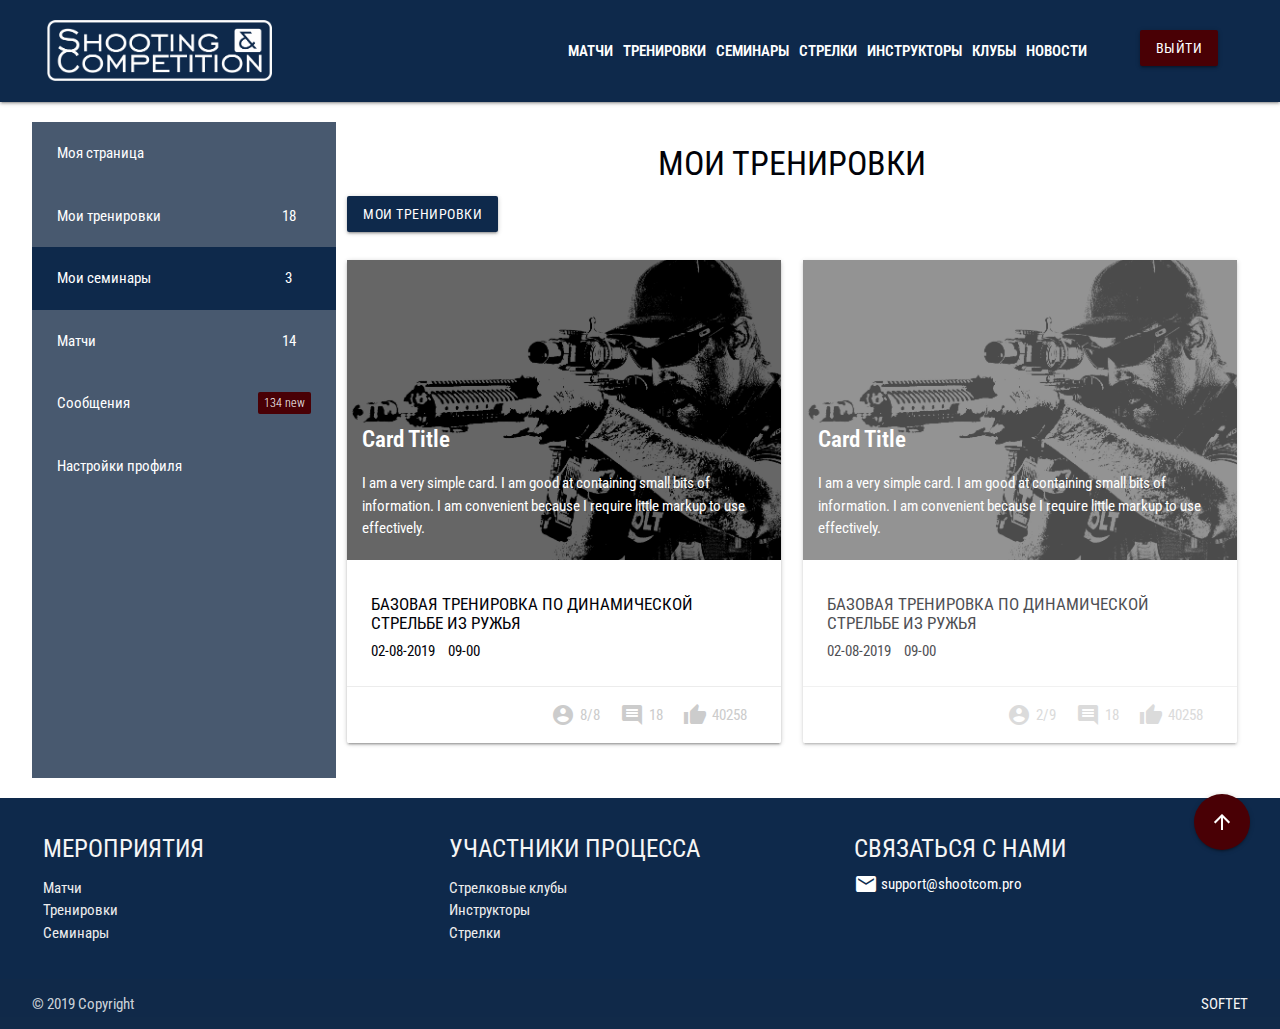
==== shooter_page_my_trainings.html @ df548dff "add all project" ====
<!DOCTYPE html>
  <html>
    <head>
      <!--Import Google Icon Font-->
      <link href="https://fonts.googleapis.com/icon?family=Material+Icons" rel="stylesheet">
      <!--Import materialize.css-->
      <link type="text/css" rel="stylesheet" href="css/materialize.min.css"  media="screen,projection"/>
      <link type="text/css" rel="stylesheet" href="css/custom.css"  media="screen,projection"/>
      <link href="https://fonts.googleapis.com/css?family=Roboto+Condensed" rel="stylesheet"> 
      <!--Let browser know website is optimized for mobile--> 
      <meta name="viewport" content="width=device-width, initial-scale=1.0"/>
      <title>shootcom.pro</title>
      <link rel="shortcut icon" href="images/FAV.ico" type="image/x-icon">

    </head>

    <body>
      <header class="header-second">
        <!-- =============================== -->
        <div class="container header-menu"">
          <nav class=" nav-extended">
            <div class="nav-wrapper">
              <a href="index.html"><img class="brand-logo" src="images/logo-w.png"></a>
              <a href="#" data-target="mobile-demo" class="sidenav-trigger"><i class="material-icons">menu</i></a>
              <ul id="nav-mobile" class="right hide-on-med-and-down">
                <li><a href="#">Матчи</a></li>
                <li><a href="#">Тренировки</a></li>
                <li><a href="#">Семинары</a></li>
                <li><a href="shooter_page.html">Стрелки</a></li>
                <li><a href="#">Инструкторы</a></li>
                <li><a href="#">Клубы</a></li>
                <li><a href="#">Новости</a></li>
              </ul>
            </div>
          </nav>
          <div class="log-btn">
            <a class="waves-effect waves-light btn btn-logout right login">выйти</a>
          </div>
        </div>
      
        <ul class="sidenav" id="mobile-demo">
          <li><a href="#">Матчи</a></li>
          <li><a href="#">Тренировки</a></li>
          <li><a href="#">Семинары</a></li>
          <li><a href="shooter_page.html">Стрелки</a></li>
          <li><a href="#">Инструкторы</a></li>
          <li><a href="#">Клубы</a></li>
          <li><a href="#">Новости</a></li>
        </ul>
      
        <!-- =============================== -->
        <!--<nav class="container">
          <div class="logotype center">
            <a href="index.html"><img class="brand-logo" src="images/logo-w.png"></a>
          </div>
          <div class="nav-wrapper">
            <ul id="nav-mobile" class="left hide-on-small-only">
              <li><a href="#">Матчи</a></li>
              <li><a href="#">Тренировки</a></li>
              <li><a href="#">Семинары</a></li>
              <li><a href="shooter_page.html">Стрелки</a></li>
              <li><a href="#">Инструкторы</a></li>
              <li><a href="#">Клубы</a></li>
              <li><a href="#">Новости</a></li>
            </ul>
          </div>
          <div class="log-btn">
            <a class="waves-effect waves-light btn btn-logout right login">logout</a>
          </div>
        </nav>-->
      </header>
      <main class="container">
        <div class="row cabinet">
          <div class="col m3 s1 left-panel hide-on-med-and-down">
            <a href="shooter_page.html">Моя страница</a>
            <a href="shooter_page_my_trainings.html"><span class="badge">18</span>Мои тренировки</a>
            <a href="" class="btn-menu-active"><span class="badge">3</span>Мои семинары</a>
            <a href=""><span class="badge">14</span>Матчи</a>
            <a href=""><span class="badge new">134</span>Сообщения</a>
            <a href="shooter_page_my-settings.html">Настройки профиля</a>
          </div>
          <div class="col m3 s1 left-panel show-on-medium-and-down mobile-menu">
            <a href="shooter_page.html"><i class="material-icons">account_box</i></a>
            <a href="shooter_page_my_trainings.html"></span><i class="material-icons">rowing</i></a>
            <a href="" class="btn-menu-active"></span><i class="material-icons">school</i></a>
            <a href=""></span><i class="material-icons">local_activity</i></a>
            <a href=""></span><i class="material-icons">message</i></a>
            <a href="shooter_page_my-settings.html"><i class="material-icons">settings</i></a>
          </div>
          <div class="col m9 s11">
            <h4 class="center-align">Мои тренировки</h4>
            <div class="row">
              <div class="col m8 s12">
                <!-- Dropdown Trigger -->
                <a class="dropdown-trigger btn" href="#" data-target="dropdown1">Мои тренировки</a>
                <!-- Dropdown Structure -->
                <ul id="dropdown1" class="dropdown-content">
                  
                  <li class="divider" tabindex="-1"></li>
                  <li><a href="#!"><span class="badge">1</span>Все тренировки</a></li>
                  <li class="divider" tabindex="-1"></li>
                  <li><a href="#!"><span class="badge">125</span>Запланированные</a></li>
                  <li class="divider" tabindex="-1"></li>
                  <li><a href="#!"><span class="badge">10258</span>Прошедшие</a></li>
                  <li class="divider" tabindex="-1"></li>
                  <li><a href="#!"><span class="badge">101</span>Созданные мной</a></li>
                </ul>
              </div>
            </div>
            
            <div class="row">
              <div class="col s12 m6">
                <div class="card">
                  <a href="">
                    <div class="card-image card-image-medium">
                        <div class="my-card-bg"></div>
                        <div class="my-card-text-block">                      
                          <span class="my-card-title">Card Title</span>
                          <p class="my-card-p">I am a very simple card. I am good at containing small bits of information.
                          I am convenient because I require little markup to use effectively.</p>
                      </div>
                    </div>
                  </a>
                  <div class="card-content">
                    <a href=""><h6>Базовая тренировка по динамической стрельбе из ружья</h6></a>
                    <time>02-08-2019</time>
                    <time>09-00</time>
                  </div>
                  <div class="card-action my-card-icons">
                    <div class="icon-element">
                      <i class="material-icons">account_circle</i>  
                      <span class="">8/8</span>
                    </div>
                    <div class="icon-element">
                      <i class="material-icons">comment</i>  
                      <span class="">18</span>
                    </div>
                    <div class="icon-element">
                      <i class="material-icons">thumb_up</i>
                      <span class="">40258</span>
                    </div>
                  </div>
                </div>
              </div>
              <div class="col s12 m6">
                <div class="card event-pass">
                  <a href="">
                    <div class="card-image card-image-medium">
                      <div class="my-card-bg"></div>
                      <div class="my-card-text-block">
                        <span class="my-card-title">Card Title</span>
                        <p class="my-card-p">I am a very simple card. I am good at containing small bits of information.
                          I am convenient because I require little markup to use effectively.</p>
                      </div>
                    </div>
                  </a>
                  <div class="card-content">
                    <a href=""><h6>Базовая тренировка по динамической стрельбе из ружья</h6></a>
                    <time>02-08-2019</time>
                    <time>09-00</time>
                  </div>
                  <div class="card-action my-card-icons">
                    <div class="icon-element">
                      <i class="material-icons">account_circle</i>  
                      <span class="">2/9</span>
                    </div>
                    <div class="icon-element">
                      <i class="material-icons">comment</i>  
                      <span class="">18</span>
                    </div>
                    <div class="icon-element">
                      <i class="material-icons">thumb_up</i>
                      <span class="">40258</span>
                    </div>
                  </div>
                </div>
              </div>
            </div>
          </div>
        </div>
        
        <a class="btn-floating btn-large waves-effect waves-light btn-up"><i class="material-icons">arrow_upward</i></a>

      </main>
      
      <footer class="page-footer">
        <div class="container">
          <div class="row">
            <div class="col l4 s12">
              <h5 class="grey-text text-lighten-4">Мероприятия</h5>
              <ul>
                <li><a class="grey-text text-lighten-3" href="#!">Матчи</a></li>
                <li><a class="grey-text text-lighten-3" href="#!">Тренировки</a></li>
                <li><a class="grey-text text-lighten-3" href="#!">Семинары</a></li>
              </ul>
            </div>
            <div class="col l4 s12">
              <h5 class="grey-text text-lighten-4">Участники процесса</h5>
              <ul>
                <li><a class="grey-text text-lighten-3" href="#!">Стрелковые клубы</a></li>
                <li><a class="grey-text text-lighten-3" href="#!">Инструкторы</a></li>
                <li><a class="grey-text text-lighten-3" href="#!">Стрелки</a></li>
              </ul>
            </div>
            <div class="col l4 s12">
              <h5 class="grey-text text-lighten-4">Связаться с нами</h5>
              <div class="contacts">
                <i class="material-icons">email</i>
                <span>support@shootcom.pro</span>
              </div>
            </div>
          </div>
        </div>
        <div class="footer-copyright">
          <div class="container">
          © 2019 Copyright
          <a class="grey-text text-lighten-4 right" href="#!">SOFTET</a>
          </div>
        </div>
      </footer>
                

      <!--JavaScript at end of body for optimized loading-->
      <script>
        document.addEventListener('DOMContentLoaded', function () {
          var elems = document.querySelectorAll('.sidenav');
          var instances = M.Sidenav.init(elems, options);
          var options = {
            accordion: true
          };
        });
      </script>
      <script type="text/javascript" src="js/materialize.min.js"></script>
      <!--<script>
        document.addEventListener('DOMContentLoaded', function() {
          var elems = document.querySelectorAll('.parallax');
          var instances = M.Parallax.init(elems, options);
        });
      </script>-->

      <script>
        document.addEventListener('DOMContentLoaded', function() {
          var elems = document.querySelectorAll('.dropdown-trigger');
          var options = {
            alignment:'left',
            constrainWidth: false
          };
          var instances = M.Dropdown.init(elems, options);
        });
      </script>
    </body>
  </html>
---- css/custom.css ----
html {
    color: #010208;
}*

h1, h2, h3, h4, h5, h6 {
    text-transform: uppercase;
}

h1, h2, h3, h4, h5, h6, p, i, span, input, select {
    color: #010208;
}

button:focus {
    background-color: #48596f;
}

.btn-up {
    position: fixed;
    bottom: 50px;
    right: 30px;
    display: table-cell;
    background-color: #490005;
}

.btn:focus, .btn-large:focus, .btn-small:focus, .btn-floating:focus {
    background-color: #48596f;
}

body, button, input, optgroup, select, textarea{
    font-family: 'Roboto Condensed', sans-serif;
}
.btn-up:hover{
    background-color: #490005;
}

.header-first{
    background-image: url(/images/2.jpg);
    background-size: cover;
    height: 400px;
    box-shadow: 0 2px 2px 0 rgba(0,0,0,0.14), 0 3px 1px -2px rgba(0,0,0,0.12), 0 1px 5px 0 rgba(0,0,0,0.2);
    -webkit-box-shadow: 0 2px 2px 0 rgba(0,0,0,0.14), 0 3px 1px -2px rgba(0,0,0,0.12), 0 1px 5px 0 rgba(0,0,0,0.2);
}
.header-second {
    height: 102px;
    background-color: #0E294B;
    box-shadow: 0 2px 2px 0 rgba(0,0,0,0.14), 0 3px 1px -2px rgba(0,0,0,0.12), 0 1px 5px 0 rgba(0,0,0,0.2);
    -webkit-box-shadow: 0 2px 2px 0 rgba(0,0,0,0.14), 0 3px 1px -2px rgba(0,0,0,0.12), 0 1px 5px 0 rgba(0,0,0,0.2);
    margin-bottom: 20px;
}

.header-menu {
    display: flex;
}

.nav-wrapper img {
    width: 225px;
    margin: 0 15px;
}

.carousel .carousel-item {
    visibility: hidden;
    width: 100%;
    /* height: 100%; */
    position: absolute;
    top: 0;
    left: 0;
}

/* .carousel-item .active {
    transform: none;
} */

h1 {
    margin: 5px;
}
nav{
    height: 100px;
    line-height: 100px;
    display: flex;
    background: transparent;
    -webkit-box-shadow: none;
    box-shadow: none;
}

a .brand-logo{    
    padding: 13px;
}

nav .nav-wrapper {
    overflow: hidden; 
    width: 100%;
    height: 102px;
}

nav ul a {
    text-transform: uppercase;
    /*color: black;*/
    font-weight: 600;
    padding: 0 5px;
}

nav ul a:hover {
    border-bottom: 2px solid #ffffff; 
    background-color: none;    
}

nav ul a:focus {
    border-bottom: 2px solid #ffffff; 
    background-color: none;      
}

.logotype{
    width: 25%;
    height: 100%;

}

li a:active{
    border-left: none;
    border-right: none; 
}

a .brand-logo{
    /*position: relative;*/
    /*width: 90%;*/
    padding: 20px 0;
}

.log-btn{
    width: 14%;
    height: 100%; 
    padding: 30px;
}
/*.login{
    position: absolute;
    right: 20px;
    top: 32px;
}*/

nav, nav .nav-wrapper i, nav a.sidenav-trigger, nav a.sidenav-trigger i {
    line-height: 102px;
    color: #fff;
    font-size: 30px;
}

.sidenav li > a {
    color: #fff;
}   

.sidenav {
    background-color: #48596f;
    padding-top: 20px;
}

.sidenav li > a:hover {
    background-color: #0E294B;
    transition: 0.5s;
}

.banner{
    max-height: 500px;
    overflow: hidden;
    position: relative;
}

.banner img  {
    width: 100%;
}

.banner-content {
    width: 25%;
    position: absolute;
    z-index: 1;
    left: 50%;
    top: 50%;
    margin: 2px 0 0 -150px;    
}

.banner-content h1 {
text-align: center;
}

.btn, .btn:hover {
    background-color: #0E294B;
}

.btn-logout, .btn-logout:hover {
    background-color: #490005;
}

.card-image {
    background-image: url('/images/stub2.jpg');
    width: 100%;
    height: 200px;
    background-position: center center;
    background-repeat: no-repeat;
    background-size: cover;
}

.card-image-large{
    height: 400px;
}

.card-image-medium{
    height: 300px;
}

.card-image-small{
    height: 200px;
}

span.badge.new {
    background-color: #0E294B;
}

.card .card-action a:not(.btn):not(.btn-large):not(.btn-small):not(.btn-large):not(.btn-floating) {
    color: #0E294B;
}

.card .card-action a:not(.btn):not(.btn-large):not(.btn-small):not(.btn-large):not(.btn-floating):hover {
    color: #039be5;
}

.subscribe{
    background-color: #0E294B;
    padding: 20px 0;
    
}

.subscribe h4{
    color: #ffffff;
}

.row .col.subscribe-field label, .row .col.subscribe-field input{
    color: #ffffff;
}


.row .col.btn-subscribe{
    padding-top: 25px;
}


.page-footer{
    background-color: #0E294B;
}

.contacts i, .contacts span {
    color: #ffffff;
    vertical-align: middle;
}

.page-footer .row .col ul li a:hover {
    color: #48596f !important;
}



/*------------shoter-page------------*/
.cabinet{
        display: -webkit-flex;
        display: -ms-flexbox;
        display: flex;
        -webkit-flex-wrap: wrap;
        -ms-flex-wrap: wrap;
        flex-wrap: wrap;
    }

.left-panel {
    background-color: #48596f;
    padding: 0 !important;
}


.left-panel a {
    display: block;
    color: #ffffff;
    padding: 20px 25px;
}

.left-panel a:hover {
    background-color: #0E294B;
    transition: 0.5s;
}

.left-panel a span {
    color: #fff;
    transition: 0.5s;
}

.left-panel a:hover span {
    /*color: #fff;*/
    transition: 0.5s;
}

.left-panel span.badge {
    color: #ffffff;
}

span.badge.new {
    background-color: #490005;
    color: #fff !important;
}

.personal-photo {
    position: relative;
}

.personal-photo img{
    max-width: 100%;
    display: block;
    width: 100%;
}

.image-change-btn{
    visibility: hidden;
    position: absolute;
    bottom: 12px;
    right: 25px;
    -webkit-transition: none;
    transition: none;
}

.image-change-btn i{
    color: #ffffff;
    visibility: hidden;
}

.personal-photo:hover .image-change-btn{
    visibility: visible;
}

.personal-photo:hover .image-change-btn i{
    visibility: visible;
}

.number  {
    border: 3px solid #0E294B;
    border-radius: 50%;
    width: 100px;
    height: 100px;
    position: relative;
    margin: 10px auto;
    padding-top: 30px;
}
/*.row >.label-statistic {
    padding: 0 63px;
}
*/
.statistic {
        font-size: 1.3rem;
        font-weight: 600;
        color: #0E294B;
}

.digit{
    font-size: 1.5rem;
    font-weight: 600;
    color: #0E294B;
}
.my-card-bg {
    background-color:black;
    height: 100%;
    width: 100%;
    position: absolute;
    top:0;
    opacity: 0.6;
}
.my-card-text-block {
    padding: 5px 15px;
    position: absolute;
    z-index: 1;
    color: white ;
    bottom: 0;
}
.my-card-title{
    color: white ;
    font-size: 1.5rem;
    font-weight: 600;
}

.my-card-p {
    color: white ;
}

span.badge.my-card-badge {
    color: #0E294B;
}

.my-card-icons {
    display: flex;
    justify-content: flex-end;
}

.icon-element {
    display: flex;
    align-items: center;
    padding: 0 10px;
    
}

.icon-element i, .icon-element span {
    color: #cccccc;
    cursor: pointer;
}

.icon-element i:hover, .icon-element span:hover {
    color: #0E294B;
}

.icon-element span {
padding-left: 5px;
}

/*---------- form -----------*/

.fixed-overlay{
    background-color:black;
    height: 206%;
    width: 100%;
    position: absolute;
    top:0;
    opacity: 0.6;
    z-index: -1000;
}

.fixed-overlay_modal {
    position: relative;
    text-align: center;
    white-space: nowrap;
    vertical-align: middle;
}

.fixed-overlay_modal::after {
    display: inline-block;
    vertical-align: middle;
    width: 0;
    height: 100%;
    content: '';
}

.modal {
    display: inline-block;
    vertical-align: middle;
    left: 0;
    right: 0;
    background-color: #ffffff;
    padding: 0;
    max-height: 100%;
    width: 55%;
    border-radius: none;
    will-change: top;
    position: relative;
}

.modal_container {
    display: inline-block;
    vertical-align: middle;
    margin: 50px;
    padding: 20px;
    width: 40%;
    min-width: 350px;
    text-align: left;
    white-space: normal;
    background-color: #ffffff;    
    color: #010208;
}
.btn-reg {
    margin-top: 15px;
}

/* label color */
.input-field label {
    color: #010208;
  }
  /* label focus color */
.input-field input[type=text]:focus + label {
    color: #010208;
  }
  /* label underline focus color */
.input-field input[type=text]:focus {
    border-bottom: 1px solid #010208;
    box-shadow: 0 1px 0 0 #010208;
  }
  /* valid color */
.input-field input[type=text].valid {
    border-bottom: 1px solid #010208;
    box-shadow: 0 1px 0 0 #010208;
  }
  /* invalid color */
.input-field input[type=text].invalid {
    border-bottom: 1px solid #010208;
    box-shadow: 0 1px 0 0 #010208;
  }
  /* icon prefix focus color */
.input-field .prefix.active {
    color: #010208;
  }

input:not([type]):focus:not([readonly]), input[type="text"]:not(.browser-default):focus:not([readonly]), input[type="password"]:not(.browser-default):focus:not([readonly]), input[type="email"]:not(.browser-default):focus:not([readonly]), input[type="url"]:not(.browser-default):focus:not([readonly]), input[type="time"]:not(.browser-default):focus:not([readonly]), input[type="date"]:not(.browser-default):focus:not([readonly]), input[type="datetime"]:not(.browser-default):focus:not([readonly]), input[type="datetime-local"]:not(.browser-default):focus:not([readonly]), input[type="tel"]:not(.browser-default):focus:not([readonly]), input[type="number"]:not(.browser-default):focus:not([readonly]), input[type="search"]:not(.browser-default):focus:not([readonly]), textarea.materialize-textarea:focus:not([readonly]) {
    border-bottom: 1px solid #0E294B;
    -webkit-box-shadow: 0 1px 0 0 #0E294B;
    box-shadow: 0 1px 0 0 #0E294B;
  }

label .active:focus {
    border-bottom: 1px solid #0E294B;
    -webkit-box-shadow: 0 1px 0 0 #0E294B;
    box-shadow: 0 1px 0 0 #0E294B;
  }


.input-field label:default {
    color: #010208;
}

input:not([type]) + label::after, input[type="text"]:not(.browser-default) + label::after, input[type="password"]:not(.browser-default) + label::after, input[type="email"]:not(.browser-default) + label::after, input[type="url"]:not(.browser-default) + label::after, input[type="time"]:not(.browser-default) + label::after, input[type="date"]:not(.browser-default) + label::after, input[type="datetime"]:not(.browser-default) + label::after, input[type="datetime-local"]:not(.browser-default) + label::after, input[type="tel"]:not(.browser-default) + label::after, input[type="number"]:not(.browser-default) + label::after, input[type="search"]:not(.browser-default) + label::after, textarea.materialize-textarea + label::after, .select-wrapper + label::after {
    color: #0E294B;
}

input[type=text]:not(.browser-default):focus:not([readonly])+label {
    color: #0E294B;
}
.select-wrapper {
    padding-right: 10px;
}

.select-wrapper input.select-dropdown {
    font-family: 'Roboto Condensed', sans-serif;
    padding-left: 10px;
    font-size: inherit;
}

.select-dropdown li.disabled, .select-dropdown li.disabled > span, .select-dropdown li.optgroup {
    color: #0E294B;
    background-color: transparent;
    font-family: 'Roboto Condensed', sans-serif;
}

.dropdown-content li > a, .dropdown-content li > span {
    color: #0E294B;
    font-family: 'Roboto Condensed', sans-serif;
}

.is-instructor {
    padding-left:40px;
}

.is-instructor-check {
    margin-bottom: 5px;
}

.is-instructor-pruf {
    padding-left: 35px;
    font-size: 13px;
    margin-top: 0px;
}

[type="checkbox"]+span:not(.lever):before, [type="checkbox"]:not(.filled-in)+span:not(.lever):after {
    border: 2px solid #010208;
}

[type="checkbox"]:checked+span:not(.lever):before {
    border-right: 2px solid #010208;
    border-bottom: 2px solid #010208;
    
}

.modal {
    display: none;
}

textarea label.active {
    color: #0E294B;
}

textarea.materialize-textarea:focus:not([readonly])+label {
    color: #0E294B;
}

/*.textarea-settings {
    padding: 0 22px 0 68px;
}*/

.datepicker-modal.open {
    width: auto;
}

.datepicker-date-display {
    background-color: #48596f;
}

.datepicker-cancel, .datepicker-clear, .datepicker-today, .datepicker-done {
    color: #0E294B;
}

.datepicker-table td.is-selected {
    background-color: #0E294B;
}

.datepicker-table td.is-today {
    color: #010208;
}

/*---------- form_finish -----------*/



/*--------- my_trainings-----------------*/

.my_tarnings span.badge {
    color: #ffffff;
    padding-top: 7px;
}

.event-pass {
    opacity: 0.7;
}

time {
    margin-right: 10px;
}

.btn-active {
    background-color: #48596f;
}

.btn-menu-active {
    background-color: #0E294B;
}

/*--------- my_trainings_finish-----------------*/


/*--------- instructor`s_trainings-----------------*/


.event-btn{
    visibility: hidden;
    margin-left: 10px;
    margin-bottom: 5px;
    -webkit-transition: none;
    transition: none;
}

.event-btn i{
    color: #ffffff;
    visibility: hidden;
}

.card-image:hover .event-btn{
    visibility: visible;
}

.card-image:hover .event-btn i{
    visibility: visible;
}

ul.dropdown-content li a span.badge {
    color: #0E294B;
}

/*--------- instructor`s_trainings_finish-----------------*/


/*-------------workout_page-------------*/

.workout-titles {
    width: 100%;
}

.card-image .card-avatar {
    padding-top: 20px;
}

.description {
    color: #0E294B;
    font-weight: 600;
}

.participant-image {
    height: 50px;
    max-width: 50px !important;
    margin: 0;
}



.participant {
    padding: 15px 0 15px 25px;
    -webkit-transition: -webkit-box-shadow .25s;
    transition: -webkit-box-shadow .25s;
    transition: box-shadow .25s;
    transition: box-shadow .25s, -webkit-box-shadow .25s;
    border-radius: 2px;
    box-shadow: 0 2px 2px 0 rgba(0,0,0,0.14),0 3px 1px -2px rgba(0,0,0,0.12),0 1px 5px 0 rgba(0,0,0,0.2);
    margin-top: 0;
}

.participant-info form span {
    top: 5px;
}

.del-participant{
    top: 8px;
}

.event-action i, .del-participant i{
    color: #ffffff
}

.comments-block {
    padding: 0 10px;
}

.comments {
    display: inline-block;
}

.avatar-block {
    width: 15%;
}


.avatar {
    width: 80px;
    height: 80px; /* Ширина и высота */
    border-radius: 50%; /* Превращаем в круг */
    background: url(/images/pers-photo.jpg) no-repeat 0px 0; /* Параметры фона */
    background-size: auto 300px; /* Высота фотографии равна высоте элемента */
    background-size: cover;
    float: left;
    margin-bottom: 5px;    
}

.avatar-inner {
    width: 70px;
    height: 70px; /* Ширина и высота */
    border-radius: 50%; /* Превращаем в круг */
    background: url(/images/pers-photo.jpg) no-repeat 0px 0; /* Параметры фона */
    background-size: auto 300px; /* Высота фотографии равна высоте элемента */
    background-size: cover;
    float: left;
    margin-bottom: 5px;
}

.messages {
    float: right;
    width: 85%;
}

.message {
    padding: 15px;
    -webkit-transition: -webkit-box-shadow .25s;
    transition: -webkit-box-shadow .25s;
    transition: box-shadow .25s;
    transition: box-shadow .25s, -webkit-box-shadow .25s;
    border-radius: 2px;
    box-shadow: 0 2px 2px 0 rgba(0,0,0,0.14),0 3px 1px -2px rgba(0,0,0,0.12),0 1px 5px 0 rgba(0,0,0,0.2);
    margin-top: 0;
}

.btn-add-to-event {
    position: fixed;
    bottom: 150px;
    right: 30px;
    display: table-cell;
    background-image: url(/images/FAV.ico);
    background-size: cover;
    background-color: transparent;
}

.btn-add-to-event:active, .btn-add-to-event:focus, .btn-add-to-event:hover {
    background-color: #0E294B;
}

.refuse-participate {
    position: absolute;
    bottom: 0;
}

.confirmed {
    color: green;
    font-size: 2.5rem;
    top: 22px;
    position: absolute;
}

.not-confirmed {
    color: red;
    font-size: 2.5rem;
    top: 22px;
    position: absolute;
}

/*-------------workout_page_finish-------------*/

/*====================== pagination_start =======================*/

.pagination li.active {
    background-color: #48596f;
}

/*====================== pagination_end =======================*/


/*==================== instructors_page_start ==================*/

.pers-card img {    
    object-fit: cover; 
    height: 100%; 
    width: 100%;
}

.pers-info {
    padding: 5px 10px;
    height: 170px;
}

/*.pers-info h6, .pers-info p, .pers-info a {
    text-transform: uppercase;
}*/

.pers-info p {
    margin:  5px 0;
}



/*=================== instructors_page_start ====================*/

/*========================== create_training_start ==========================*/
.create-event .datepicker-controls, .create-event .datepicker-table, .create-event .datepicker-footer {
    max-width: 219px;
}

.create-event .datepicker-container.modal-content {
    width: 100px;
}

.create-event .datepicker-date-display {
    padding: 11px;
}

.file-field span {
    color: #fff;
}

.event-picture img {
    background-image: url('/images/stub2.jpg');
    width: 100%;
    background-position: center center;
    background-repeat: no-repeat;
    background-size: cover; 
}

.event-picture {
    position: relative;
}

.event-picture .event-btns{
    bottom: 10px;
    position: absolute;
}

.event-picture:hover .event-btn{
    visibility: visible;
}

.event-picture:hover .event-btn i{
    visibility: visible;
}

/*========================== create_training_end ==========================*/


/*==================== match_archive_start ====================*/

.carousel-archive {
    margin-bottom: 50px;
}
.carousel .carousel-item{
    width: unset;
    height: fit-content;
}

.carousel .carousel-item>img {
    width: unset;
    height: -webkit-fill-available;
}

.match-places {
    margin-bottom: 50px;
}

.match-name, .match-discipline {
    margin-bottom: 30px;
}

.match-class {
    margin-bottom: 30px;
}

.f-place {
    color: gold;
    vertical-align: bottom;
}

.s-place {
    color: silver;
    vertical-align: bottom;
}
.t-place {
    color: burlywood;
    vertical-align: bottom;
}

.match-res-attached {
    margin-left: 20px;
}

/*==================== match_archive_end ====================*/

/*================= media & small screens ====================*/



.mobile-menu {
    display: none;
}

.mobile-menu .material-icons {
    color: #ffffff;
    font-size: 16px;
}

.mobile-menu span.badge {
    margin-left: 5px;   
}

.mobile-menu a {
    text-align: center;
    padding: 10px 2px;
}

@media screen and (max-width: 1400px) {
    
    .container {
        width: 80%;
    }
}

@media screen and (max-width: 1320px) {
    
    .container {
        width: 95%;
    }
}




/*======= ipad ========*/
@media screen and (max-width: 768px) {

    .header-first {
        height: 200px;
    }
    .container {
        width: 97%;
    }

    .parallax-container {
        height: 350px;
    }

    .parallax-container .parallax img {
        width: 768px;
    }

    .mobile-menu a {
        padding: 20px 2px;
    }

    .mobile-menu .material-icons {
        color: #ffffff;
        font-size: 30px;
    }

    .avatar {
        float: right;
    }

    .participant {
        padding: 5px;
    }

    .participant p {
        font-size: 12px;
    }

    .participant i {
        font-size: 18px;
    }

    .participant i {
        margin:0;
    }

    .comments-block .avatar {
        width: 50px;
        height: 50px;
    }

    .avatar-inner {
        width: 40px;
        height: 40px;
    }

    .participant .btn {
        padding: 0 10px;
    }

    .create-event .datepicker-date-display .date-text {
        font-size: 1rem;
    }

    .create-event .datepicker-controls, .create-event .datepicker-table, .create-event .datepicker-footer {
        max-width: 210px;
    }
    
    .create-event .datepicker-container.modal-content {
        width: 60px;
    }

    .create-event .month-prev, .month-next {
        padding: 0px;
    }

    .create-event  .select-wrapper input.select-dropdown {
        padding: 0;
    }

    .create-event .select-wrapper {
        padding-right: 0;
    }

    .carousel {
        height: 300px;
    }

}

/*========= media ============*/
@media screen and (max-width: 420px) {

    .nav-wrapper img {
        width: 200px;
        margin: auto 20px;
    }

    .log-btn {
        padding: 30px 0;
    }

    .header-first {
        height: 102px;
    }

    .modal_container {
        width: 95%;
        min-width: 0;
        margin: 100px auto;
    }

    .mobile-menu a {
        padding: 10px 2px;
    }

    .mobile-menu .material-icons {
        color: #ffffff;
        font-size: 16px;
    }

    .participant .btn {
        margin-left: 5px;
    }

    .participant .btn {
        padding: 0 5px;
    }

    .carousel {
        height: 200px;
    }
}

/*======== iphone 6/7/8 plus =========*/
@media screen and (max-width: 414px) {

    .nav-wrapper img {
        width: 170px;
    }
    .parallax-container {
        height: 213px;
    }
    .parallax-container .parallax img {
        width: 414px;
    }
}

/*======== iphone 6/7/8 =========*/
@media screen and (max-width: 375px) {

    .parallax-container {
        height: 192px;
    }
    .parallax-container .parallax img {
        width: 375px;
    }

    .nav-wrapper img {
        margin: 5px 20px auto;
    }

    .participant .btn {
        margin-left: 3px;
    }
}

/*======== Samsung =========*/
@media screen and (max-width: 360px) {

    .parallax-container {
        height: 183px;
    }
    .parallax-container .parallax img {
        width: 360px;
    }

    .participant .btn {
        margin-left: 0px;
    }
}

/*======== iphone 5 =========*/
@media screen and (max-width: 320px) {

    .parallax-container {
        height: 172px;
    }
    .parallax-container .parallax img {
        width: 320px;
    }

    .nav-wrapper img {
        width: 140px;
        margin-top: 10px;
    }

    .btn-reg .btn {
        margin-bottom: 5px;
    }

}
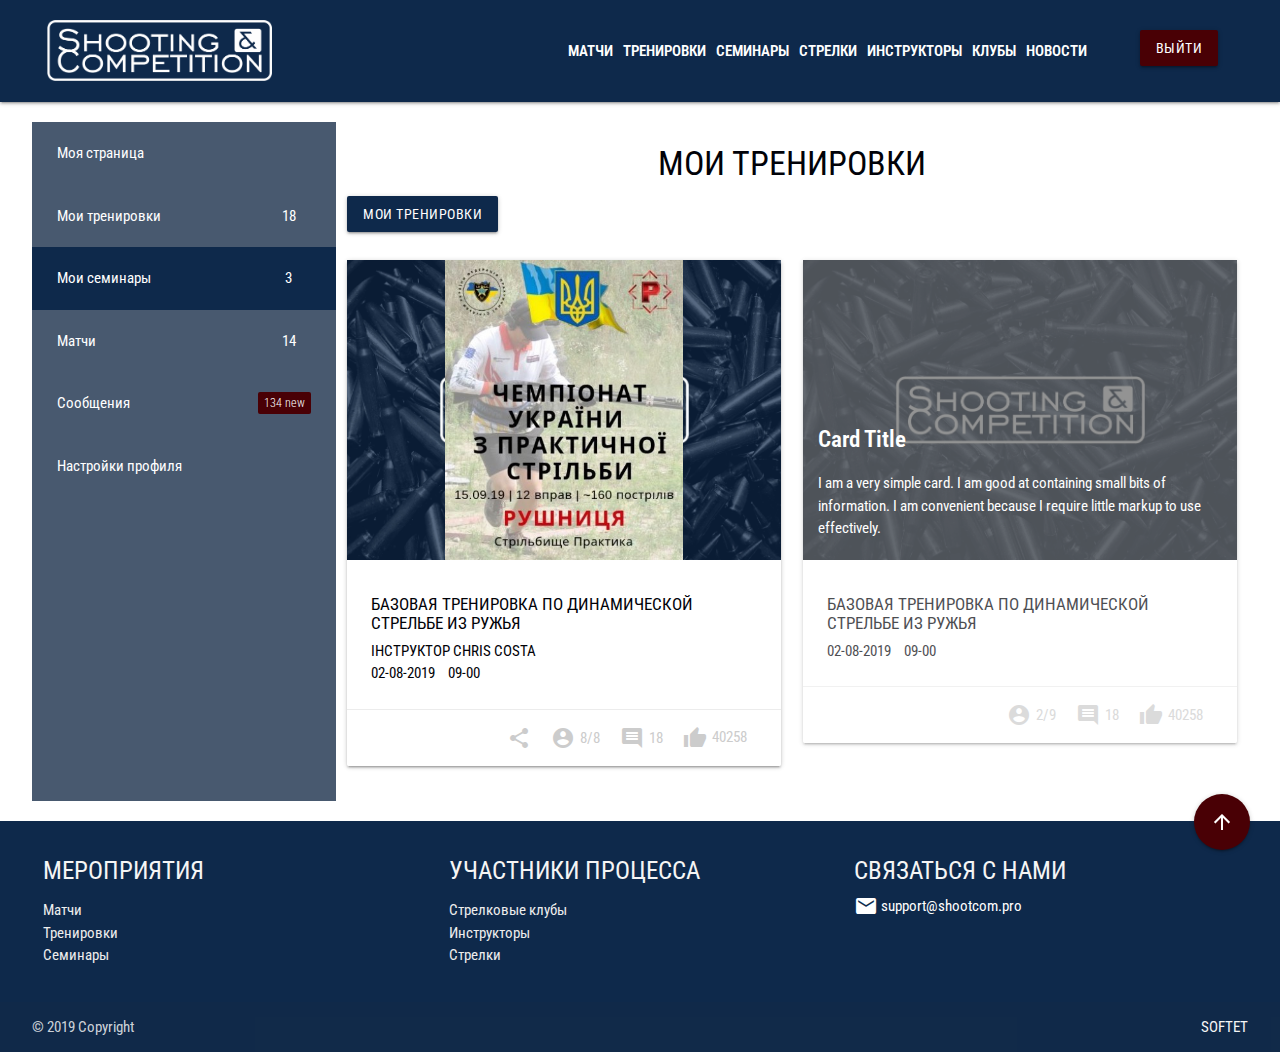
==== commit d1a9c0e1: "card changed" ====
--- a/shooter_page_my_trainings.html
+++ b/shooter_page_my_trainings.html
@@ -113,32 +113,28 @@
                 <div class="card">
                   <a href="">
                     <div class="card-image card-image-medium">
-                        <div class="my-card-bg"></div>
-                        <div class="my-card-text-block">                      
+                        <img class="my-card-photo" src='/images/match_3.jpg' alt="">
+                        <!-- <div class="my-card-text-block">                      
                           <span class="my-card-title">Card Title</span>
                           <p class="my-card-p">I am a very simple card. I am good at containing small bits of information.
                           I am convenient because I require little markup to use effectively.</p>
-                      </div>
+                      </div> -->
                     </div>
                   </a>
                   <div class="card-content">
                     <a href=""><h6>Базовая тренировка по динамической стрельбе из ружья</h6></a>
+                    <a class="to-instructor" href="#">Iнструктор Chris Costa</a>
                     <time>02-08-2019</time>
                     <time>09-00</time>
                   </div>
                   <div class="card-action my-card-icons">
-                    <div class="icon-element">
-                      <i class="material-icons">account_circle</i>  
-                      <span class="">8/8</span>
-                    </div>
-                    <div class="icon-element">
-                      <i class="material-icons">comment</i>  
-                      <span class="">18</span>
-                    </div>
-                    <div class="icon-element">
+                    <a class="icon-element icon-element-link" href=""><i class="material-icons">share</i></a>
+                    <a class="icon-element icon-element-link" href=""><i class="material-icons">account_circle</i><span class="">8/8</span></a>
+                    <a class="icon-element icon-element-link" href=""><i class="material-icons">comment</i>  <span class="">18</span></a>
+                    <button class="icon-element icon-element-link icon-element-btn">
                       <i class="material-icons">thumb_up</i>
                       <span class="">40258</span>
-                    </div>
+                    </button>
                   </div>
                 </div>
               </div>
@@ -160,6 +156,7 @@
                     <time>09-00</time>
                   </div>
                   <div class="card-action my-card-icons">
+                    
                     <div class="icon-element">
                       <i class="material-icons">account_circle</i>  
                       <span class="">2/9</span>
--- a/css/custom.css
+++ b/css/custom.css
@@ -195,6 +195,11 @@
     background-position: center center;
     background-repeat: no-repeat;
     background-size: cover;
+}
+
+.card-image:hover {
+    transition: .5s ease;
+    opacity:70%;  
 }
 
 .card-image-large{
@@ -366,6 +371,12 @@
     top:0;
     opacity: 0.6;
 }
+.my-card-photo {
+    max-width: 100%;
+    max-height: 100%;
+    object-fit: contain;
+}
+
 .my-card-text-block {
     padding: 5px 15px;
     position: absolute;
@@ -373,14 +384,33 @@
     color: white ;
     bottom: 0;
 }
+
+.my-card-info{
+    padding: 5px 15px;
+}
+
 .my-card-title{
     color: white ;
     font-size: 1.5rem;
     font-weight: 600;
 }
-
+.my-card-title-new {
+    color: #0E294B;
+    font-size: 1.5rem;
+    font-weight: 600;
+}
+
+.my-card-p-new {
+    color: #0E294B;
+}
 .my-card-p {
     color: white ;
+}
+
+.to-instructor {
+    display: block;
+    color: #010208;
+    text-transform: uppercase;
 }
 
 span.badge.my-card-badge {
@@ -404,8 +434,18 @@
     cursor: pointer;
 }
 
+.icon-element-link {
+    margin-right: 0 !important;
+}
+
 .icon-element i:hover, .icon-element span:hover {
     color: #0E294B;
+    transition: .5s ease;
+}
+
+.icon-element-btn, .icon-element-btn:focus {
+    border: none;
+    background: none;
 }
 
 .icon-element span {
